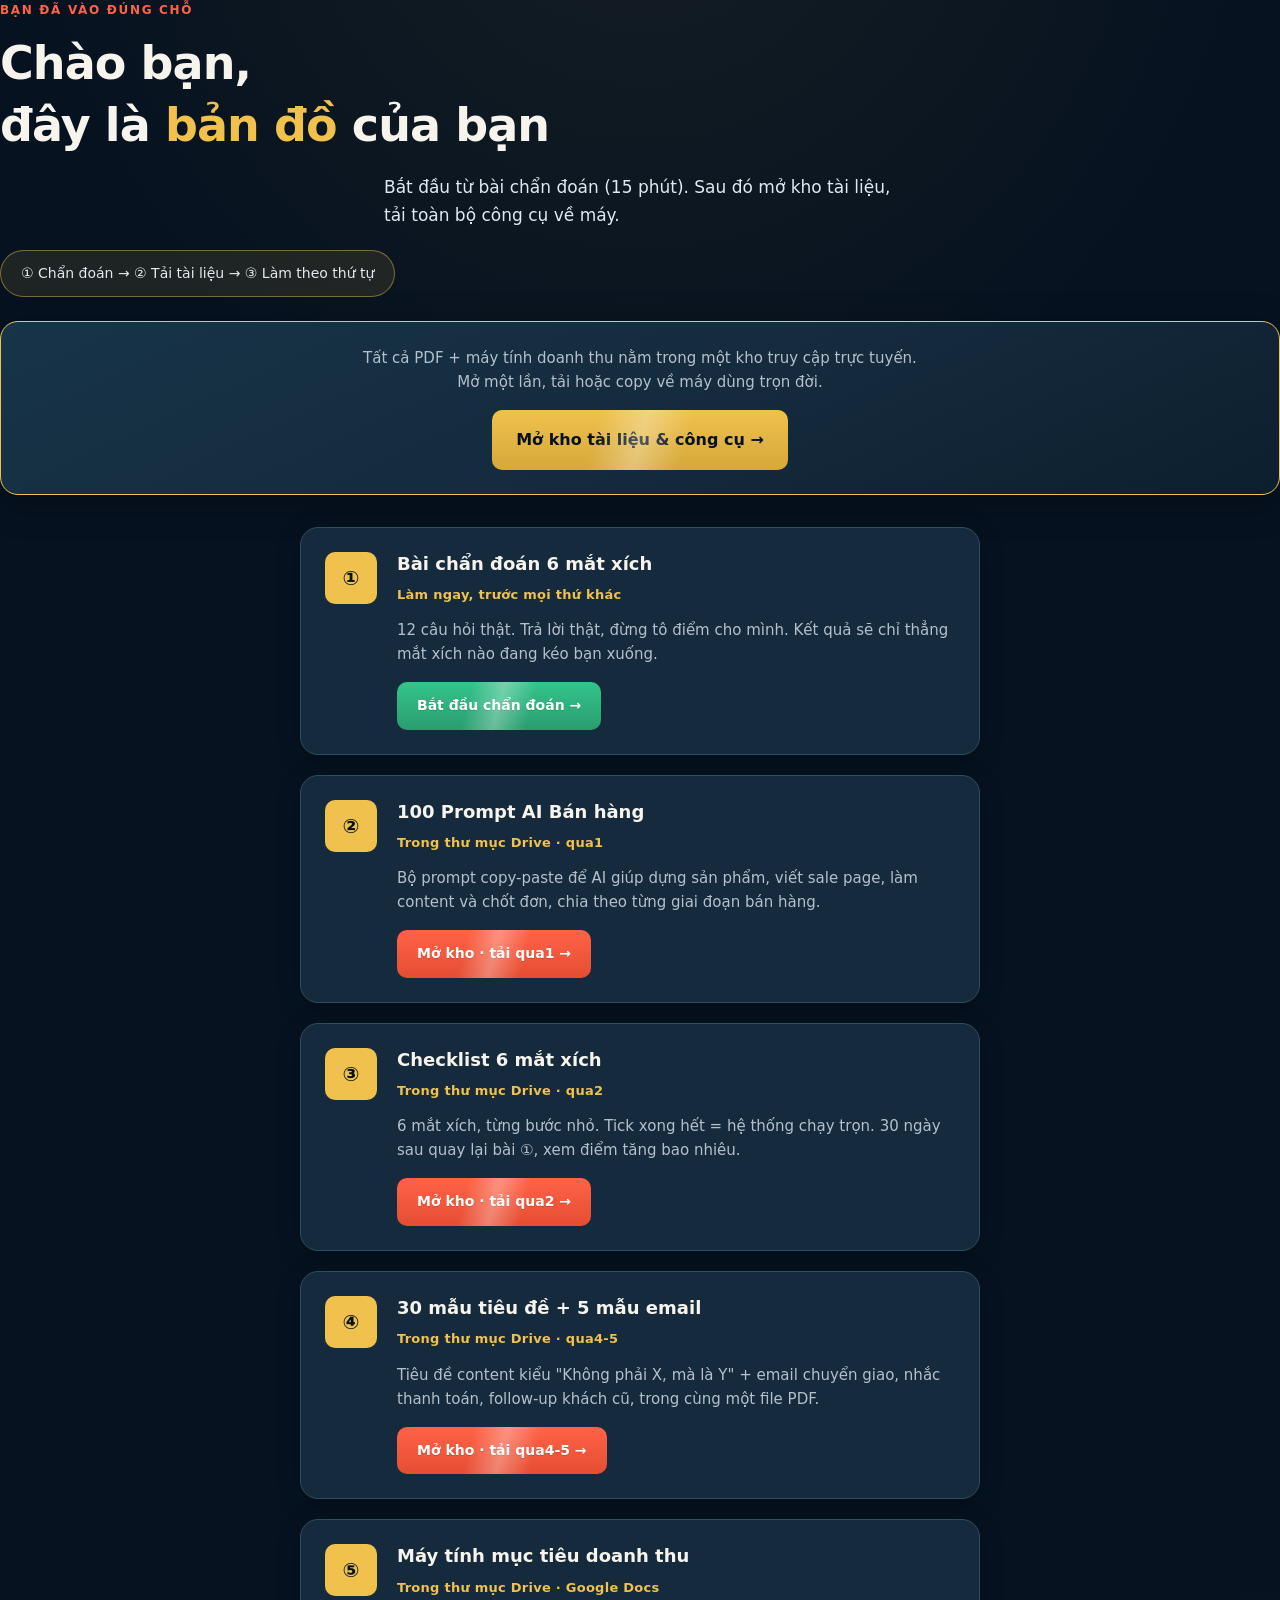
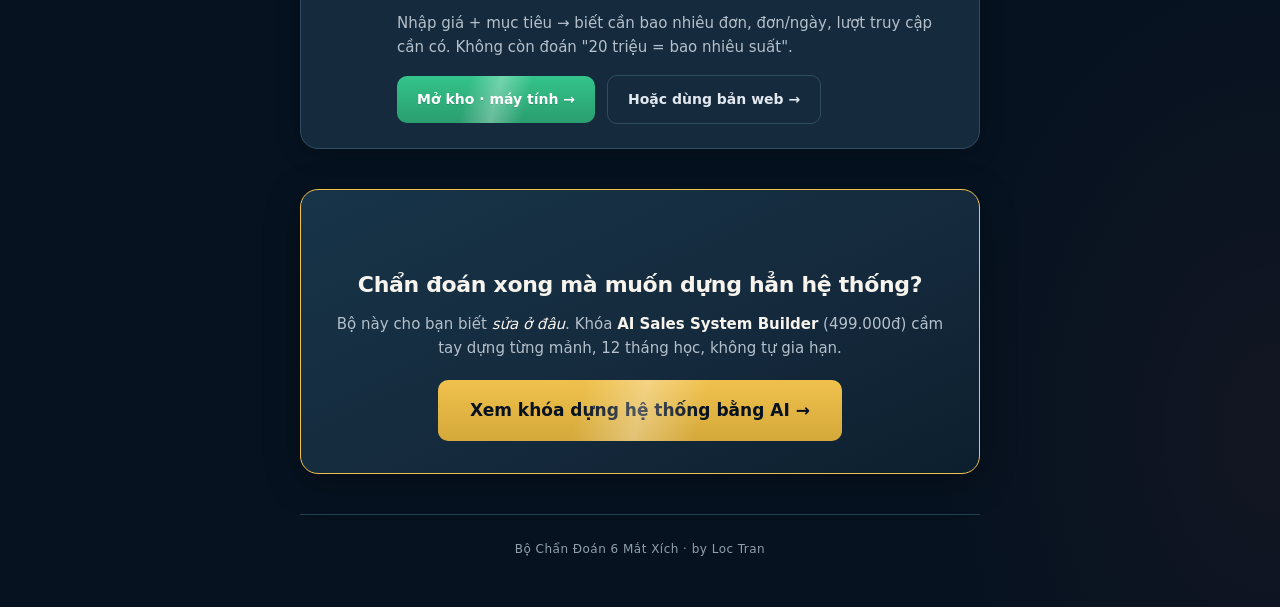
==== kho-qua.html @ 6452c76b "Add code" ====
<!DOCTYPE html>
<html lang="vi">
<head>
<meta charset="UTF-8">
<meta name="viewport" content="width=device-width, initial-scale=1.0">
<title>Kho truy cập · Bộ Chẩn Đoán 6 Mắt Xích</title>
<link rel="stylesheet" href="theme.css">
<style>
  .success-banner{
    display:none;margin:0 auto var(--space-6);max-width:40rem;
    background:linear-gradient(155deg,rgba(46,204,113,.15),rgba(46,204,113,.05));
    border:1.5px solid rgba(46,204,113,.45);border-radius:var(--radius-lg);
    padding:var(--space-5) var(--space-6);text-align:center;
  }
  .success-banner.on{display:block}
  .success-banner h2{font-size:1.125rem;margin-bottom:var(--space-2);color:#6ee7a0}
  .success-banner p{color:var(--muted);font-size:.9375rem;line-height:1.55}
  .success-banner .wait{color:var(--gold);font-size:.875rem;margin-top:var(--space-3)}
  .sub{margin:var(--space-4) auto 0;max-width:32rem;line-height:var(--leading)}
  .total{
    display:inline-block;margin-top:var(--space-5);
    background:rgba(240,193,77,.1);border:1px solid rgba(240,193,77,.45);
    border-radius:99px;padding:var(--space-3) var(--space-5);
    font-size:.875rem;color:var(--paper-soft);line-height:1.5;
  }
  .total b{color:var(--gold)}
  .drive-banner{
    margin-top:var(--space-6);
    background:linear-gradient(155deg,#173448 0%,var(--card) 55%,#0c1f2e 100%);
    border:1.5px solid var(--gold);border-radius:var(--radius-lg);
    padding:var(--space-6) var(--space-5);text-align:center;box-shadow:var(--shadow-offer);
  }
  .drive-banner p{color:var(--muted);font-size:.9375rem;margin-bottom:var(--space-4);line-height:1.6}
  .drive-banner a.btn-gold{padding:var(--space-4) var(--space-6);font-size:1rem}
  .gifts{display:flex;flex-direction:column;gap:var(--space-5);margin-top:var(--space-8)}
  .gift{
    background:var(--card);border:1px solid var(--line);border-radius:var(--radius-lg);
    padding:var(--space-6);display:flex;gap:var(--space-5);align-items:flex-start;
    box-shadow:var(--shadow-card);transition:border-color .2s,background .2s;
  }
  .gift:hover{border-color:var(--line-soft);background:var(--card-hover)}
  .gift .badge{
    flex:0 0 52px;height:52px;border-radius:var(--radius-sm);
    background:var(--gold);color:var(--ink);
    display:flex;align-items:center;justify-content:center;font-size:1.25rem;font-weight:800;
  }
  .gift .body{flex:1;min-width:0}
  .gift h3{font-size:1.125rem;font-weight:800;margin-bottom:var(--space-2)}
  .gift .worth{color:var(--gold);font-size:.8125rem;font-weight:700;margin-bottom:var(--space-3);letter-spacing:.02em}
  .gift p{color:var(--muted);font-size:.9375rem;margin-bottom:var(--space-4);line-height:1.6}
  .gift-actions{display:flex;flex-wrap:wrap;gap:var(--space-3);align-items:center}
  .gift a.cta-btn{font-size:.875rem;font-weight:700;padding:var(--space-3) var(--space-5);min-height:44px}
  .gift a.tool{background:linear-gradient(180deg,var(--good),var(--good-dark))}
  .gift a.tool.btn-pulse{--pulse-color:var(--pulse-good)}
  .gift a.cta-btn.alt{
    background:transparent;border:1.5px solid var(--line);color:var(--paper-soft);
    text-shadow:none;font-weight:700;min-height:44px;font-size:.875rem;
    padding:var(--space-3) var(--space-5);
  }
  .gift a.cta-btn.alt:hover{
    border-color:var(--gold);color:var(--paper);
    transform:translateY(-2px) scale(1.05);
    box-shadow:0 6px 20px rgba(0,0,0,.25);
  }
  .closing{
    text-align:center;margin-top:var(--space-10);
    background:linear-gradient(155deg,#173448 0%,var(--card) 55%,#0c1f2e 100%);
    border:1px solid var(--gold);border-radius:var(--radius-lg);
    padding:var(--space-8) var(--space-6);box-shadow:var(--shadow-offer);
  }
  .closing h2{font-size:1.375rem;font-weight:800;margin-bottom:var(--space-3)}
  .closing p{color:var(--muted);font-size:.9375rem;margin-bottom:var(--space-5);line-height:1.6}
  .closing p b,.closing p em{color:var(--paper)}
  .closing a.btn-gold{padding:var(--space-4) var(--space-8)}
</style>
</head>
<body>
<div class="success-banner" id="successBanner">
  <h2>✓ Thanh toán thành công</h2>
  <p id="successMsg">SePay đã nhận tiền. Link sản phẩm cũng được gửi vào email của bạn.</p>
  <p class="wait" id="successWait" style="display:none">Đang xác nhận giao dịch… vui lòng đợi vài giây.</p>
</div>
<header>
  <div class="eyebrow">Bạn đã vào đúng chỗ</div>
  <h1>Chào bạn,<br>đây là <span class="hl">bản đồ</span> của bạn</h1>
  <p class="sub">Bắt đầu từ bài chẩn đoán (15 phút). Sau đó mở kho tài liệu, tải toàn bộ công cụ về máy.</p>
  <div class="total">① Chẩn đoán → ② Tải tài liệu → ③ Làm theo thứ tự</div>
  <div class="drive-banner">
    <p>Tất cả PDF + máy tính doanh thu nằm trong một kho truy cập trực tuyến.<br>Mở một lần, tải hoặc copy về máy dùng trọn đời.</p>
    <a class="btn-gold btn-pulse btn-pulse--gold btn-pulse--float" href="https://drive.google.com/drive/folders/1RGvMJAA9Ci8OBzavx8gdoztprWGstHMG?usp=sharing" target="_blank" rel="noopener">Mở kho tài liệu & công cụ →</a>
  </div>
</header>

<div class="wrap">
  <div class="gifts">

    <div class="gift">
      <div class="badge">①</div>
      <div class="body">
        <h3>Bài chẩn đoán 6 mắt xích</h3>
        <div class="worth">Làm ngay, trước mọi thứ khác</div>
        <p>12 câu hỏi thật. Trả lời thật, đừng tô điểm cho mình. Kết quả sẽ chỉ thẳng mắt xích nào đang kéo bạn xuống.</p>
        <a class="cta-btn btn-good tool btn-pulse btn-pulse--good" href="readiness-scanner.html" target="_blank">Bắt đầu chẩn đoán →</a>
      </div>
    </div>

    <div class="gift">
      <div class="badge">②</div>
      <div class="body">
        <h3>100 Prompt AI Bán hàng</h3>
        <div class="worth">Trong thư mục Drive · qua1</div>
        <p>Bộ prompt copy-paste để AI giúp dựng sản phẩm, viết sale page, làm content và chốt đơn, chia theo từng giai đoạn bán hàng.</p>
        <a class="cta-btn btn-pulse" href="https://drive.google.com/drive/folders/1RGvMJAA9Ci8OBzavx8gdoztprWGstHMG?usp=sharing" target="_blank" rel="noopener">Mở kho · tải qua1 →</a>
      </div>
    </div>

    <div class="gift">
      <div class="badge">③</div>
      <div class="body">
        <h3>Checklist 6 mắt xích</h3>
        <div class="worth">Trong thư mục Drive · qua2</div>
        <p>6 mắt xích, từng bước nhỏ. Tick xong hết = hệ thống chạy trọn. 30 ngày sau quay lại bài ①, xem điểm tăng bao nhiêu.</p>
        <a class="cta-btn btn-pulse" href="https://drive.google.com/drive/folders/1RGvMJAA9Ci8OBzavx8gdoztprWGstHMG?usp=sharing" target="_blank" rel="noopener">Mở kho · tải qua2 →</a>
      </div>
    </div>

    <div class="gift">
      <div class="badge">④</div>
      <div class="body">
        <h3>30 mẫu tiêu đề + 5 mẫu email</h3>
        <div class="worth">Trong thư mục Drive · qua4-5</div>
        <p>Tiêu đề content kiểu "Không phải X, mà là Y" + email chuyển giao, nhắc thanh toán, follow-up khách cũ, trong cùng một file PDF.</p>
        <a class="cta-btn btn-pulse" href="https://drive.google.com/drive/folders/1RGvMJAA9Ci8OBzavx8gdoztprWGstHMG?usp=sharing" target="_blank" rel="noopener">Mở kho · tải qua4-5 →</a>
      </div>
    </div>

    <div class="gift">
      <div class="badge">⑤</div>
      <div class="body">
        <h3>Máy tính mục tiêu doanh thu</h3>
        <div class="worth">Trong thư mục Drive · Google Docs</div>
        <p>Nhập giá + mục tiêu → biết cần bao nhiêu đơn, đơn/ngày, lượt truy cập cần có. Không còn đoán "20 triệu = bao nhiêu suất".</p>
        <div class="gift-actions">
        <a class="cta-btn btn-good tool btn-pulse btn-pulse--good" href="https://drive.google.com/drive/folders/1RGvMJAA9Ci8OBzavx8gdoztprWGstHMG?usp=sharing" target="_blank" rel="noopener">Mở kho · máy tính →</a>
        <a class="cta-btn alt btn-pulse btn-quiet" href="Qua_tang/may-tinh-muc-tieu-doanh-thu.html" target="_blank" rel="noopener">Hoặc dùng bản web →</a>
        </div>
      </div>
    </div>

  </div>

  <div class="closing">
    <h2>Chẩn đoán xong mà muốn dựng hẳn hệ thống?</h2>
    <p>Bộ này cho bạn biết <em>sửa ở đâu</em>. Khóa <b>AI Sales System Builder</b> (499.000đ) cầm tay dựng từng mảnh, 12 tháng học, không tự gia hạn.</p>
    <a class="btn-gold btn-pulse btn-pulse--gold" href="presale-course.html" target="_blank">Xem khóa dựng hệ thống bằng AI →</a>
  </div>

  <footer>Bộ Chẩn Đoán 6 Mắt Xích · by Loc Tran</footer>
</div>
<script src="config.js"></script>
<script>
(function(){
  var q=new URLSearchParams(location.search);
  var order=q.get('order');
  var payment=q.get('payment');
  if(payment!=='success'||!order)return;

  var banner=document.getElementById('successBanner');
  var wait=document.getElementById('successWait');
  banner.classList.add('on');
  wait.style.display='block';

  var API=(typeof SITE_CONFIG!=='undefined'&&SITE_CONFIG.API_URL)||'';
  if(!API||API.indexOf('THAY_BANG')!==-1){wait.style.display='none';return;}

  var tries=0;
  var timer=setInterval(function(){
    tries++;
    fetch(API+'?action=status&order_code='+encodeURIComponent(order))
      .then(function(r){return r.json();})
      .then(function(data){
        if(data.ok&&data.status==='paid'){
          clearInterval(timer);
          wait.style.display='none';
          document.getElementById('successMsg').textContent=
            'Mã đơn '+order+'. Bạn có thể bắt đầu chẩn đoán ngay bên dưới.';
        }else if(tries>=20){
          clearInterval(timer);
          wait.textContent='IPN có thể chậm vài phút. Kiểm tra email hoặc tải lại trang sau.';
        }
      })
      .catch(function(){});
  },3000);
})();
</script>
</body>
</html>
---- theme.css ----
/* ── Design tokens · Bộ Chẩn Đoán 6 Mắt Xích ── */
:root{
  --ink:#061220;
  --ink-elevated:#0a1828;
  --paper:#f7f4ed;
  --paper-soft:#e2e8ef;
  --paper-dim:#d0dae3;
  --signal:#ff6347;
  --signal-dark:#e54d32;
  --gold:#f0c14d;
  --gold-dark:#d4a83a;
  --line:#2e4d63;
  --line-soft:#243f52;
  --muted:#b4c0cb;
  --muted-dim:#8fa0ad;
  --card:#152a3d;
  --card-hover:#1a3349;
  --good:#34c48b;
  --good-dark:#2a9d6f;
  --space-2:8px;
  --space-3:12px;
  --space-4:16px;
  --space-5:20px;
  --space-6:24px;
  --space-8:32px;
  --space-10:40px;
  --space-12:48px;
  --radius-sm:10px;
  --radius-md:14px;
  --radius-lg:18px;
  --radius-xl:20px;
  --shadow-card:0 4px 24px rgba(0,0,0,.22);
  --shadow-offer:0 8px 36px rgba(0,0,0,.28);
  --leading:1.7;
  --leading-tight:1.35;
  --pulse-signal:rgba(255,99,71,.45);
  --pulse-gold:rgba(240,193,77,.45);
  --pulse-good:rgba(52,196,139,.4);
  --focus-ring:0 0 0 3px rgba(240,193,77,.28);
}

*,*::before,*::after{box-sizing:border-box;margin:0;padding:0}
html{scroll-behavior:smooth;-webkit-text-size-adjust:100%}
body{
  font-family:'Segoe UI',system-ui,-apple-system,BlinkMacSystemFont,sans-serif;
  background-color:var(--ink);
  background-image:
    radial-gradient(ellipse 90% 55% at 50% -8%,rgba(240,193,77,.07),transparent 55%),
    radial-gradient(ellipse 55% 45% at 100% 92%,rgba(255,99,71,.05),transparent 50%);
  color:var(--paper);
  line-height:var(--leading);
  font-size:16px;
  -webkit-font-smoothing:antialiased;
  text-rendering:optimizeLegibility;
}

.wrap{max-width:720px;margin:0 auto;padding:0 var(--space-5) var(--space-12)}
@media(max-width:480px){.wrap{padding:0 var(--space-4) var(--space-10)}}

h1,h2,h3,h4{color:var(--paper);line-height:var(--leading-tight)}
h1{font-size:clamp(1.75rem,6.5vw,2.875rem);font-weight:800;letter-spacing:-.02em;margin:var(--space-3) 0 var(--space-4)}
h1 .hl,h2 .hl{color:var(--gold)}
h2{font-size:clamp(1.375rem,4vw,1.625rem);font-weight:800;letter-spacing:-.015em;margin:var(--space-12) 0 var(--space-5)}
h3{font-size:1.0625rem;font-weight:700;margin-bottom:var(--space-2)}

.eyebrow{
  font-size:.75rem;letter-spacing:.14em;text-transform:uppercase;
  color:var(--signal);font-weight:700;margin-bottom:var(--space-3);
}
.lede,.sub{color:var(--paper-soft);font-size:1.0625rem;max-width:34rem}
.lede b,.sub b{color:var(--paper)}
.muted{color:var(--muted)}
.text-dim{color:var(--paper-dim)}

/* Cards */
.card-base{
  background:var(--card);
  border:1px solid var(--line);
  border-radius:var(--radius-md);
  padding:var(--space-5) var(--space-6);
  box-shadow:var(--shadow-card);
}

/* ── Buttons & animations ── */
@keyframes btn-pulse-ring{
  0%{box-shadow:0 4px 18px rgba(0,0,0,.3),0 0 0 0 var(--pulse-color)}
  70%{box-shadow:0 4px 18px rgba(0,0,0,.3),0 0 0 14px transparent}
  100%{box-shadow:0 4px 18px rgba(0,0,0,.3),0 0 0 0 transparent}
}
@keyframes btn-shimmer{
  0%{transform:translateX(-160%) skewX(-18deg);opacity:0}
  15%{opacity:1}
  45%{transform:translateX(260%) skewX(-18deg);opacity:0}
  100%{transform:translateX(260%) skewX(-18deg);opacity:0}
}
@keyframes btn-float{
  0%,100%{transform:translateY(0) scale(1)}
  50%{transform:translateY(-4px) scale(1)}
}

.btn-pulse{
  --pulse-color:var(--pulse-signal);
  position:relative;
  overflow:visible;
  isolation:isolate;
  animation:btn-pulse-ring 2.2s ease-out infinite;
  z-index:0;
  transition:transform .22s cubic-bezier(.34,1.4,.64,1),filter .2s ease,box-shadow .2s ease;
}
.btn-pulse--gold{--pulse-color:var(--pulse-gold)}
.btn-pulse--good{--pulse-color:var(--pulse-good)}
.btn-pulse--float{animation:btn-pulse-ring 2.2s ease-out infinite,btn-float 2.8s ease-in-out infinite}
.btn-pulse.btn-quiet{animation:btn-pulse-ring 2.8s ease-out infinite}
.btn-pulse:not(.btn-quiet)::before{
  content:'';
  position:absolute;inset:0;border-radius:inherit;
  background:linear-gradient(105deg,transparent 35%,rgba(255,255,255,.3) 50%,transparent 65%);
  animation:btn-shimmer 2.8s ease-in-out infinite;
  pointer-events:none;z-index:0;
}
.btn-pulse:disabled,.btn-pulse[disabled]{
  animation:none!important;transform:none!important;filter:none!important;box-shadow:none!important;
}
.btn-pulse:disabled::before,.btn-pulse[disabled]::before{display:none}

.cta-btn,.btn-primary,.confirm,.access,.btn-gold,.btn-good,.btn-next{
  display:inline-flex;align-items:center;justify-content:center;
  min-height:48px;padding:var(--space-4) var(--space-8);
  border:none;border-radius:var(--radius-sm);
  font-family:inherit;font-weight:800;font-size:1.0625rem;
  text-decoration:none;cursor:pointer;
  text-shadow:0 1px 0 rgba(0,0,0,.12);
  position:relative;
  transition:transform .22s cubic-bezier(.34,1.4,.64,1),filter .2s ease,box-shadow .2s ease;
}
.cta-btn.btn-pulse,.btn-primary.btn-pulse,.confirm.btn-pulse,
.access.btn-pulse,.btn-gold.btn-pulse,.btn-good.btn-pulse,.btn-next.btn-pulse{
  overflow:visible;
}
.cta-btn,.btn-primary,.btn-next,.access{
  background:linear-gradient(180deg,var(--signal),var(--signal-dark));color:#fff;
}
.confirm,.btn-gold{
  background:linear-gradient(180deg,var(--gold),var(--gold-dark));color:var(--ink);
  text-shadow:none;
}
.btn-good,.access.btn-good,.cta-btn.btn-good{
  background:linear-gradient(180deg,var(--good),var(--good-dark));color:#fff;
}

/* Hover: tắt animation, phóng to rõ ràng */
.cta-btn:hover:not(:disabled),
.btn-primary:hover,
.confirm:hover:not(:disabled),
.access:hover,
.btn-gold:hover,
.btn-good:hover,
.btn-next:hover:not(:disabled),
.btn-pulse:hover:not(:disabled),
.btn-pulse:focus-visible:not(:disabled){
  animation:none!important;
  transform:translateY(-4px) scale(1.08)!important;
  filter:brightness(1.1);
  box-shadow:0 10px 32px rgba(0,0,0,.38);
  z-index:2;
}
.cta-btn:active:not(:disabled),
.confirm:active:not(:disabled),
.access:active,
.btn-gold:active,
.btn-good:active,
.btn-next:active:not(:disabled),
.btn-pulse:active:not(:disabled){
  transform:translateY(0) scale(.97)!important;
  filter:brightness(.96);
  transition-duration:.08s;
}
.btn-pulse:hover::before,.btn-pulse:focus-visible::before{animation-play-state:paused}

.cta-btn:focus-visible,.btn-primary:focus-visible,.confirm:focus-visible,
.access:focus-visible,.btn-gold:focus-visible,.btn-next:focus-visible,
button:focus-visible,a:focus-visible{outline:2px solid var(--gold);outline-offset:3px}

@media (prefers-reduced-motion:reduce){
  .btn-pulse,.btn-pulse::before,.btn-pulse--float{animation:none!important}
  .cta-btn:hover,.btn-gold:hover,.btn-pulse:hover,.btn-next:hover:not(:disabled){
    transform:translateY(-2px) scale(1.04)!important;
  }
}

input,select,textarea{
  width:100%;min-height:48px;
  background:var(--ink);border:1.5px solid var(--line);
  border-radius:var(--radius-sm);padding:var(--space-3) var(--space-4);
  color:var(--paper);font-family:inherit;font-size:1rem;line-height:1.4;
}
input::placeholder{color:var(--muted-dim)}
input:focus,select:focus,textarea:focus{
  outline:none;border-color:var(--gold);box-shadow:var(--focus-ring);
}
label{
  display:block;font-size:.875rem;font-weight:600;
  color:var(--paper-soft);margin:var(--space-4) 0 var(--space-2);
}

footer{
  text-align:center;color:var(--muted-dim);
  font-size:.75rem;margin-top:var(--space-10);letter-spacing:.04em;
  padding-top:var(--space-6);border-top:1px solid var(--line-soft);
}

::selection{background:rgba(240,193,77,.35);color:var(--paper)}

@media(max-width:480px){
  h2{margin:var(--space-10) 0 var(--space-4)}
  .cta-btn,.btn-primary{width:100%;padding-left:var(--space-5);padding-right:var(--space-5)}
}
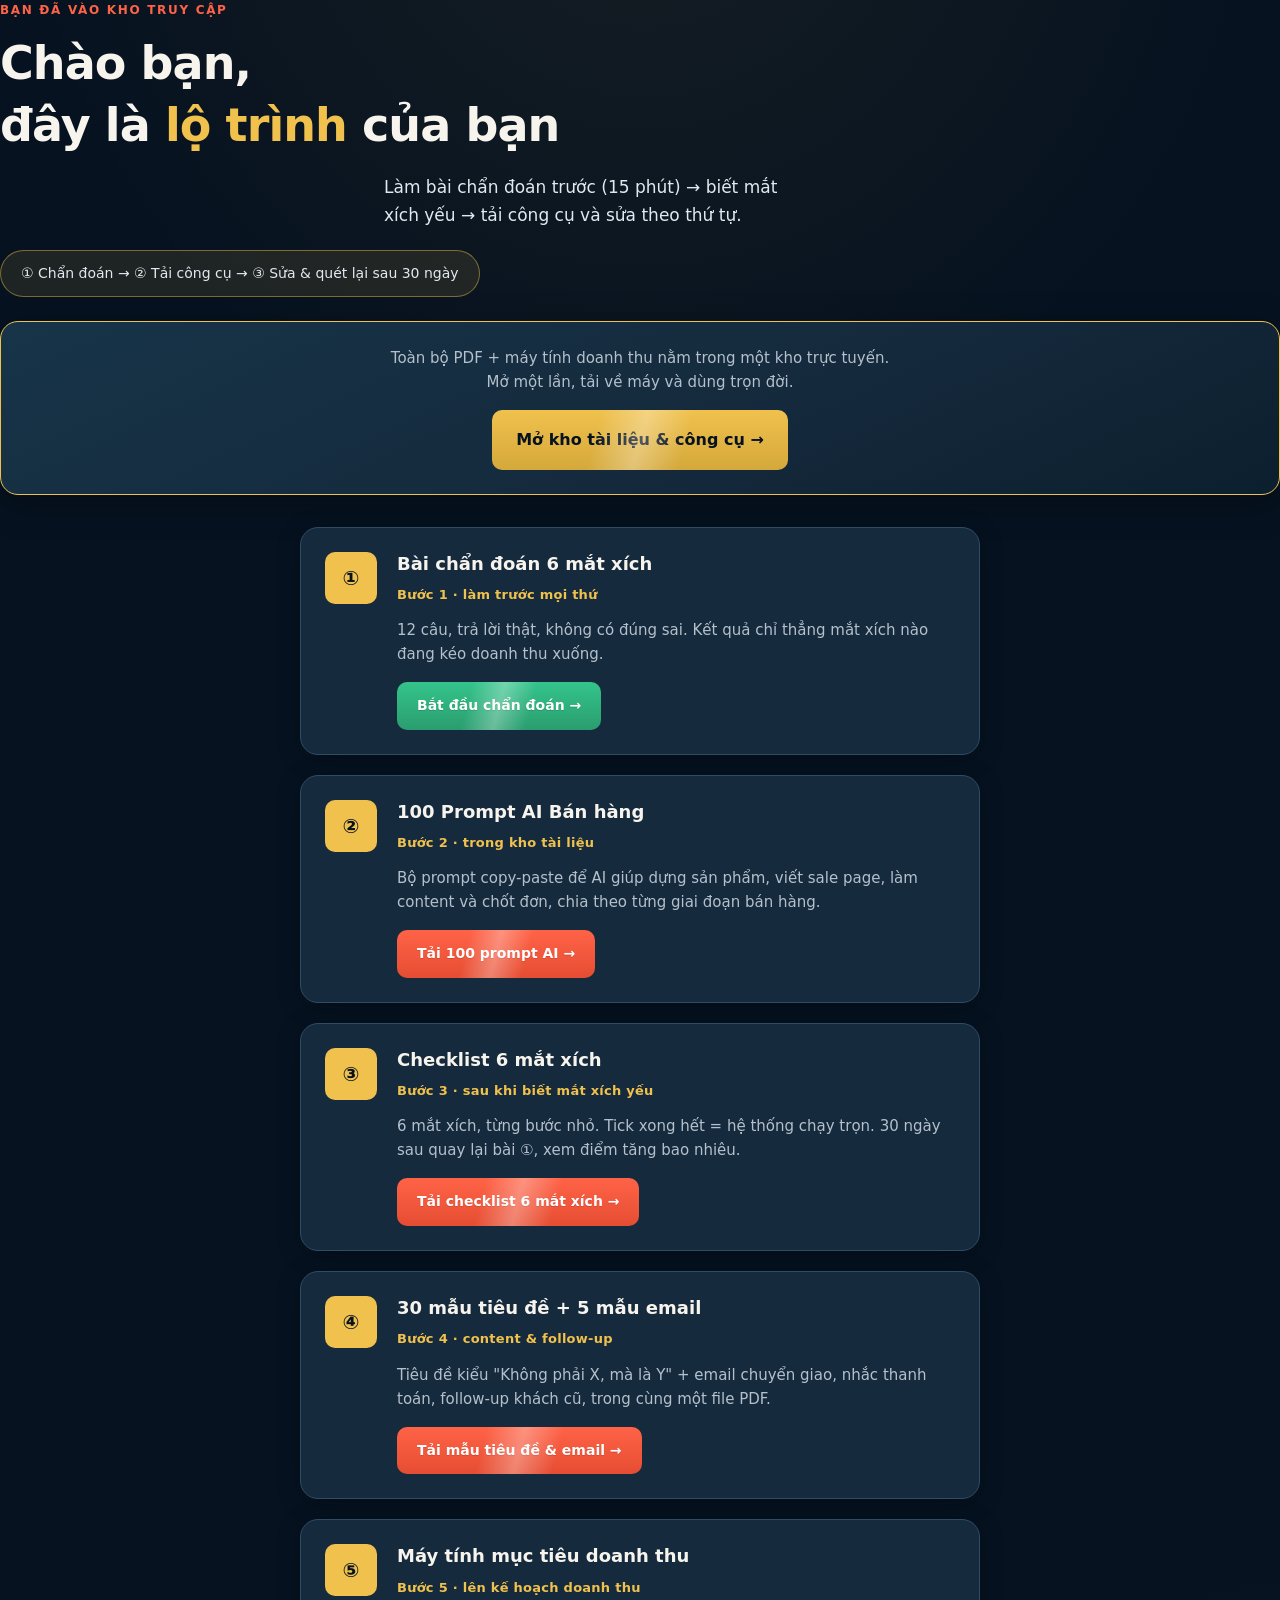
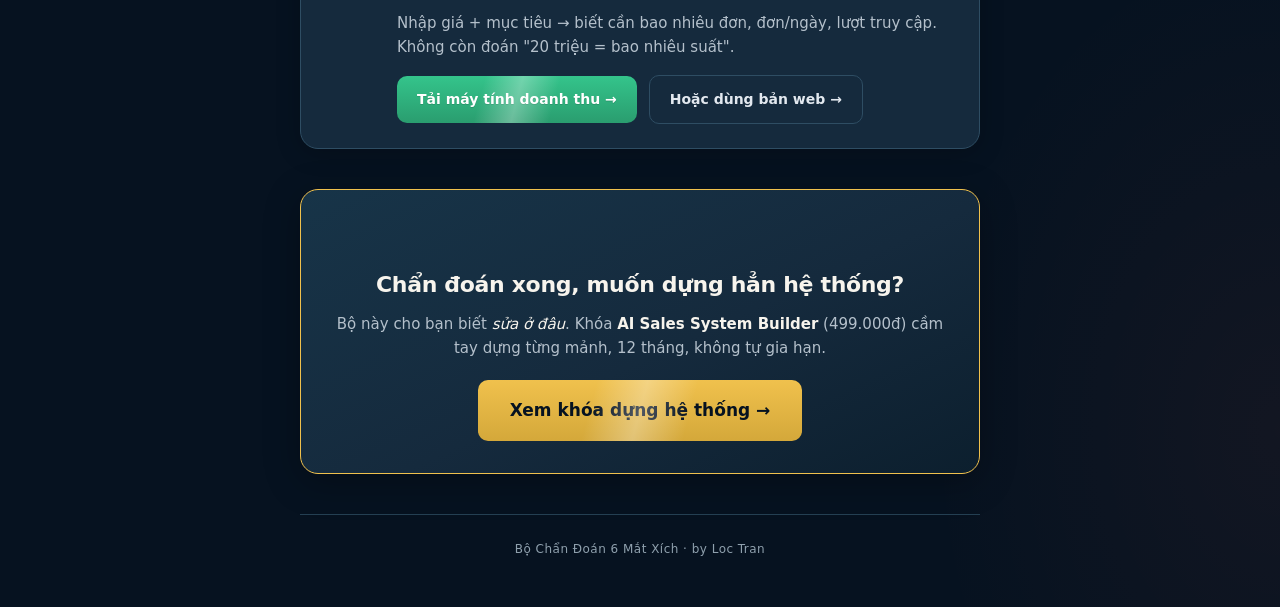
==== commit 4c74f065: "Upload code" ====
--- a/kho-qua.html
+++ b/kho-qua.html
@@ -77,16 +77,16 @@
 <body>
 <div class="success-banner" id="successBanner">
   <h2>✓ Thanh toán thành công</h2>
-  <p id="successMsg">SePay đã nhận tiền. Link sản phẩm cũng được gửi vào email của bạn.</p>
-  <p class="wait" id="successWait" style="display:none">Đang xác nhận giao dịch… vui lòng đợi vài giây.</p>
+  <p id="successMsg">Tiền đã về. Link kho cũng được gửi vào email của bạn.</p>
+  <p class="wait" id="successWait" style="display:none">Đang xác nhận giao dịch…</p>
 </div>
 <header>
-  <div class="eyebrow">Bạn đã vào đúng chỗ</div>
-  <h1>Chào bạn,<br>đây là <span class="hl">bản đồ</span> của bạn</h1>
-  <p class="sub">Bắt đầu từ bài chẩn đoán (15 phút). Sau đó mở kho tài liệu, tải toàn bộ công cụ về máy.</p>
-  <div class="total">① Chẩn đoán → ② Tải tài liệu → ③ Làm theo thứ tự</div>
+  <div class="eyebrow">Bạn đã vào kho truy cập</div>
+  <h1>Chào bạn,<br>đây là <span class="hl">lộ trình</span> của bạn</h1>
+  <p class="sub">Làm bài chẩn đoán trước (15 phút) → biết mắt xích yếu → tải công cụ và sửa theo thứ tự.</p>
+  <div class="total">① Chẩn đoán → ② Tải công cụ → ③ Sửa & quét lại sau 30 ngày</div>
   <div class="drive-banner">
-    <p>Tất cả PDF + máy tính doanh thu nằm trong một kho truy cập trực tuyến.<br>Mở một lần, tải hoặc copy về máy dùng trọn đời.</p>
+    <p>Toàn bộ PDF + máy tính doanh thu nằm trong một kho trực tuyến.<br>Mở một lần, tải về máy và dùng trọn đời.</p>
     <a class="btn-gold btn-pulse btn-pulse--gold btn-pulse--float" href="https://drive.google.com/drive/folders/1RGvMJAA9Ci8OBzavx8gdoztprWGstHMG?usp=sharing" target="_blank" rel="noopener">Mở kho tài liệu & công cụ →</a>
   </div>
 </header>
@@ -98,8 +98,8 @@
       <div class="badge">①</div>
       <div class="body">
         <h3>Bài chẩn đoán 6 mắt xích</h3>
-        <div class="worth">Làm ngay, trước mọi thứ khác</div>
-        <p>12 câu hỏi thật. Trả lời thật, đừng tô điểm cho mình. Kết quả sẽ chỉ thẳng mắt xích nào đang kéo bạn xuống.</p>
+        <div class="worth">Bước 1 · làm trước mọi thứ</div>
+        <p>12 câu, trả lời thật, không có đúng sai. Kết quả chỉ thẳng mắt xích nào đang kéo doanh thu xuống.</p>
         <a class="cta-btn btn-good tool btn-pulse btn-pulse--good" href="readiness-scanner.html" target="_blank">Bắt đầu chẩn đoán →</a>
       </div>
     </div>
@@ -108,9 +108,9 @@
       <div class="badge">②</div>
       <div class="body">
         <h3>100 Prompt AI Bán hàng</h3>
-        <div class="worth">Trong thư mục Drive · qua1</div>
+        <div class="worth">Bước 2 · trong kho tài liệu</div>
         <p>Bộ prompt copy-paste để AI giúp dựng sản phẩm, viết sale page, làm content và chốt đơn, chia theo từng giai đoạn bán hàng.</p>
-        <a class="cta-btn btn-pulse" href="https://drive.google.com/drive/folders/1RGvMJAA9Ci8OBzavx8gdoztprWGstHMG?usp=sharing" target="_blank" rel="noopener">Mở kho · tải qua1 →</a>
+        <a class="cta-btn btn-pulse" href="https://drive.google.com/drive/folders/1RGvMJAA9Ci8OBzavx8gdoztprWGstHMG?usp=sharing" target="_blank" rel="noopener">Tải 100 prompt AI →</a>
       </div>
     </div>
 
@@ -118,9 +118,9 @@
       <div class="badge">③</div>
       <div class="body">
         <h3>Checklist 6 mắt xích</h3>
-        <div class="worth">Trong thư mục Drive · qua2</div>
+        <div class="worth">Bước 3 · sau khi biết mắt xích yếu</div>
         <p>6 mắt xích, từng bước nhỏ. Tick xong hết = hệ thống chạy trọn. 30 ngày sau quay lại bài ①, xem điểm tăng bao nhiêu.</p>
-        <a class="cta-btn btn-pulse" href="https://drive.google.com/drive/folders/1RGvMJAA9Ci8OBzavx8gdoztprWGstHMG?usp=sharing" target="_blank" rel="noopener">Mở kho · tải qua2 →</a>
+        <a class="cta-btn btn-pulse" href="https://drive.google.com/drive/folders/1RGvMJAA9Ci8OBzavx8gdoztprWGstHMG?usp=sharing" target="_blank" rel="noopener">Tải checklist 6 mắt xích →</a>
       </div>
     </div>
 
@@ -128,9 +128,9 @@
       <div class="badge">④</div>
       <div class="body">
         <h3>30 mẫu tiêu đề + 5 mẫu email</h3>
-        <div class="worth">Trong thư mục Drive · qua4-5</div>
-        <p>Tiêu đề content kiểu "Không phải X, mà là Y" + email chuyển giao, nhắc thanh toán, follow-up khách cũ, trong cùng một file PDF.</p>
-        <a class="cta-btn btn-pulse" href="https://drive.google.com/drive/folders/1RGvMJAA9Ci8OBzavx8gdoztprWGstHMG?usp=sharing" target="_blank" rel="noopener">Mở kho · tải qua4-5 →</a>
+        <div class="worth">Bước 4 · content & follow-up</div>
+        <p>Tiêu đề kiểu "Không phải X, mà là Y" + email chuyển giao, nhắc thanh toán, follow-up khách cũ, trong cùng một file PDF.</p>
+        <a class="cta-btn btn-pulse" href="https://drive.google.com/drive/folders/1RGvMJAA9Ci8OBzavx8gdoztprWGstHMG?usp=sharing" target="_blank" rel="noopener">Tải mẫu tiêu đề & email →</a>
       </div>
     </div>
 
@@ -138,11 +138,11 @@
       <div class="badge">⑤</div>
       <div class="body">
         <h3>Máy tính mục tiêu doanh thu</h3>
-        <div class="worth">Trong thư mục Drive · Google Docs</div>
-        <p>Nhập giá + mục tiêu → biết cần bao nhiêu đơn, đơn/ngày, lượt truy cập cần có. Không còn đoán "20 triệu = bao nhiêu suất".</p>
+        <div class="worth">Bước 5 · lên kế hoạch doanh thu</div>
+        <p>Nhập giá + mục tiêu → biết cần bao nhiêu đơn, đơn/ngày, lượt truy cập. Không còn đoán "20 triệu = bao nhiêu suất".</p>
         <div class="gift-actions">
-        <a class="cta-btn btn-good tool btn-pulse btn-pulse--good" href="https://drive.google.com/drive/folders/1RGvMJAA9Ci8OBzavx8gdoztprWGstHMG?usp=sharing" target="_blank" rel="noopener">Mở kho · máy tính →</a>
-        <a class="cta-btn alt btn-pulse btn-quiet" href="Qua_tang/may-tinh-muc-tieu-doanh-thu.html" target="_blank" rel="noopener">Hoặc dùng bản web →</a>
+        <a class="cta-btn btn-good tool btn-pulse btn-pulse--good" href="https://drive.google.com/drive/folders/1RGvMJAA9Ci8OBzavx8gdoztprWGstHMG?usp=sharing" target="_blank" rel="noopener">Tải máy tính doanh thu →</a>
+        <a class="cta-btn alt btn-pulse btn-quiet" href="https://may-tinh-muc-tieu-doanh-thu.vercel.app/" target="_blank" rel="noopener">Hoặc dùng bản web →</a>
         </div>
       </div>
     </div>
@@ -150,9 +150,9 @@
   </div>
 
   <div class="closing">
-    <h2>Chẩn đoán xong mà muốn dựng hẳn hệ thống?</h2>
-    <p>Bộ này cho bạn biết <em>sửa ở đâu</em>. Khóa <b>AI Sales System Builder</b> (499.000đ) cầm tay dựng từng mảnh, 12 tháng học, không tự gia hạn.</p>
-    <a class="btn-gold btn-pulse btn-pulse--gold" href="presale-course.html" target="_blank">Xem khóa dựng hệ thống bằng AI →</a>
+    <h2>Chẩn đoán xong, muốn dựng hẳn hệ thống?</h2>
+    <p>Bộ này cho bạn biết <em>sửa ở đâu</em>. Khóa <b>AI Sales System Builder</b> (499.000đ) cầm tay dựng từng mảnh, 12 tháng, không tự gia hạn.</p>
+    <a class="btn-gold btn-pulse btn-pulse--gold" href="presale-course.html" target="_blank">Xem khóa dựng hệ thống →</a>
   </div>
 
   <footer>Bộ Chẩn Đoán 6 Mắt Xích · by Loc Tran</footer>
@@ -183,10 +183,10 @@
           clearInterval(timer);
           wait.style.display='none';
           document.getElementById('successMsg').textContent=
-            'Mã đơn '+order+'. Bạn có thể bắt đầu chẩn đoán ngay bên dưới.';
+            'Mã đơn '+order+'. Bắt đầu từ bài chẩn đoán ① bên dưới nhé.';
         }else if(tries>=20){
           clearInterval(timer);
-          wait.textContent='IPN có thể chậm vài phút. Kiểm tra email hoặc tải lại trang sau.';
+          wait.textContent='Xác nhận có thể chậm vài phút. Kiểm tra email hoặc tải lại trang.';
         }
       })
       .catch(function(){});
--- a/theme.css
+++ b/theme.css
@@ -40,7 +40,7 @@
 }
 
 *,*::before,*::after{box-sizing:border-box;margin:0;padding:0}
-html{scroll-behavior:smooth;-webkit-text-size-adjust:100%}
+html{scroll-behavior:smooth;scroll-padding-top:calc(var(--urgency-h,58px) + 12px);-webkit-text-size-adjust:100%}
 body{
   font-family:'Segoe UI',system-ui,-apple-system,BlinkMacSystemFont,sans-serif;
   background-color:var(--ink);
@@ -67,7 +67,7 @@
   font-size:.75rem;letter-spacing:.14em;text-transform:uppercase;
   color:var(--signal);font-weight:700;margin-bottom:var(--space-3);
 }
-.lede,.sub{color:var(--paper-soft);font-size:1.0625rem;max-width:34rem}
+.lede,.sub{color:var(--paper-soft);font-size:1.0625rem;max-width:34rem;text-wrap:balance}
 .lede b,.sub b{color:var(--paper)}
 .muted{color:var(--muted)}
 .text-dim{color:var(--paper-dim)}
